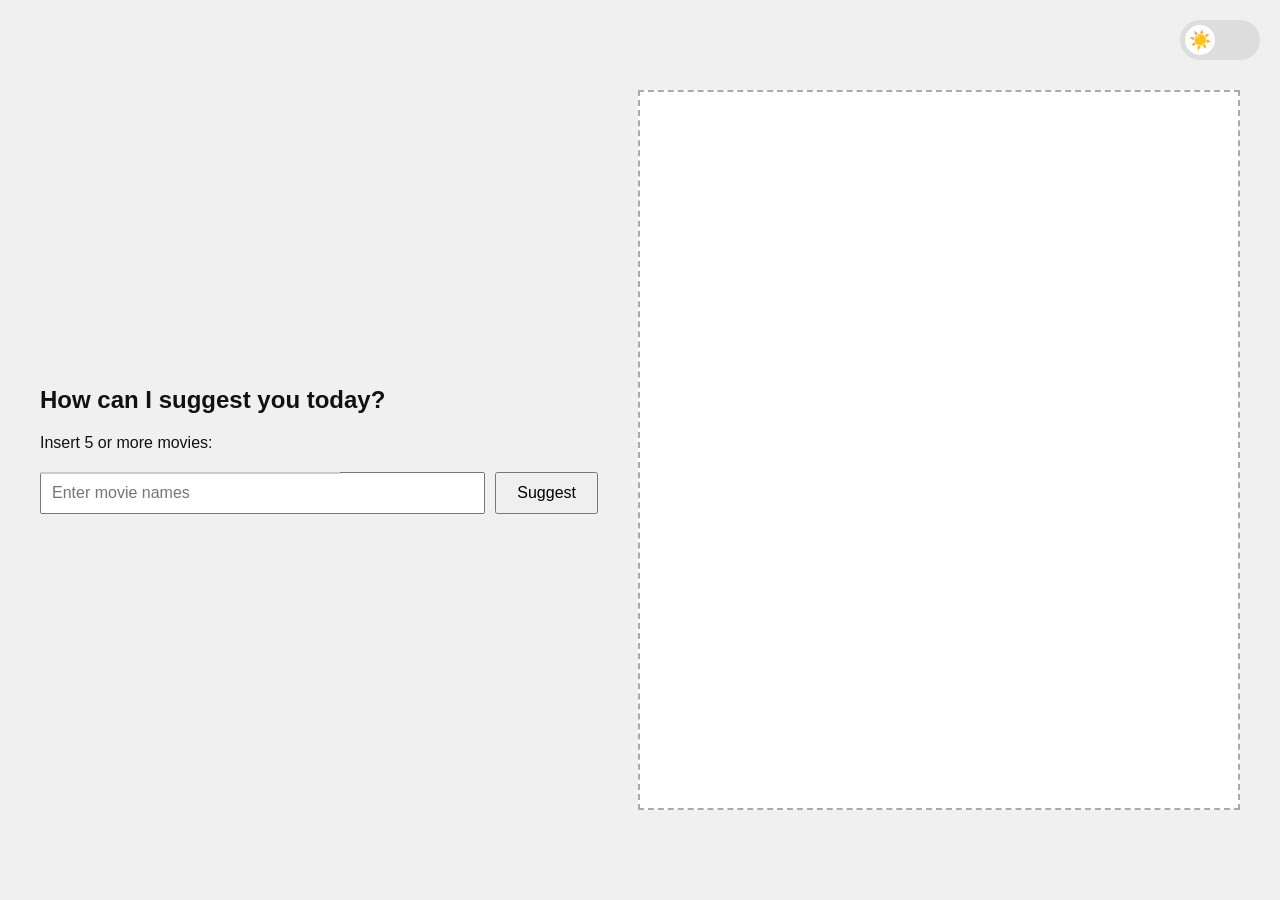
==== app/index.html @ 305d5b91 "Website 1.0" ====
<!DOCTYPE html>
<html lang="it">
<head>
    <meta charset="UTF-8" />
    <meta name="viewport" content="width=device-width, initial-scale=1.0" />
    <title>How can I suggest you today?</title>
    <link rel="stylesheet" href="./style.css" />
</head>
<body>
    <!-- Bottone in alto a destra -->
    <div class="toggle-switch" id="toggleSwitch">
        <div class="icon">☀️</div>
    </div>

    <div class="container">
        <!-- Area sinistra -->
        <div class="left-panel">
            <h2>How can I suggest you today?</h2>
            <p>Insert 5 or more movies:</p>
            <form id="movieForm" autocomplete="off">
                <input type="text" id="movieInput" placeholder="Enter movie names" />
                <button type="submit">Suggest</button>
                <ul id="suggestions" class="suggestions-list"></ul>
            </form>
        </div>

            <!-- Area destra -->
        <div class="suggestion-box" id="suggestionBox">
        <!-- Qui verranno aggiunti gli elementi -->
        </div>
    </div>

    <script src="./script.js"></script>

    <footer></footer>
</body>
</html>
---- app/style.css ----
/* style.css */
* {
    margin: 0;
    padding: 0;
    box-sizing: border-box;
    transition: all 0.3s ease;
}

body {
    font-family: "Segoe UI", sans-serif;
    background-color: #f0f0f0;
    color: #111;
    height: 100vh;
    display: flex;
    justify-content: center;
    align-items: center;
    padding: 20px;
    position: relative;
}

body.dark {
    background-color: #1e1e1e;
    color: #fff;
}

.toggle-switch {
    width: 80px;
    height: 40px;
    background: #ddd;
    border-radius: 50px;
    position: absolute;
    top: 20px;
    right: 20px;
    cursor: pointer;
    padding: 5px;
    display: flex;
    align-items: center;
}

.toggle-switch .icon {
    width: 30px;
    height: 30px;
    background: white;
    border-radius: 60%;
    display: flex;
    align-items: center;
    justify-content: center;
    font-size: 18px;
    position: absolute;
    left: 5px;
    top: 5px;
    transition: all 0.4s ease-in;
}

body.dark .toggle-switch {
    background: #444;
}

body.dark .toggle-switch .icon {
    left: 45px;
    background: #222;
    color: #fdd835;
}

.container {
    display: flex;
    flex-direction: row;
    gap: 40px;
    width: 100%;
    max-width: 1200px;
}

.left-panel {
    flex: 2;
    display: flex;
    flex-direction: column;
    justify-content: center;
    gap: 20px;
}

.left-panel h2 {
    font-size: 24px;
}

.left-panel form {
    display: flex;
    gap: 10px;
}

.left-panel input {
    padding: 10px;
    font-size: 16px;
    flex: 1;
}

.left-panel button {
    padding: 10px 20px;
    font-size: 16px;
    cursor: pointer;
}

.suggestion-box {
    flex: 2;
    height: 80vh;
    overflow-y: auto;
    padding: 20px;
    border: 2px dashed #aaa;
    background-color: #fff;
    color: #000;
}

body.dark .suggestion-box {
    background-color: #333;
    color: #fff;
    border-color: #555;
}

/* ...existing code... */
.suggestions-list {
    position: absolute;
    background: #fff;
    border: 1px solid #ccc;
    width: 300px;
    max-height: 200px;
    overflow-y: auto;
    z-index: 10;
    list-style: none;
}

.suggestions-list li {
    padding: 8px 12px;
    cursor: pointer;
}

.suggestions-list li:hover {
    background: #eee;
}

body.dark .suggestions-list {
    background: #222;
    color: #fff;
    border-color: #555;
}

body.dark .suggestions-list li:hover {
    background: #333;
}
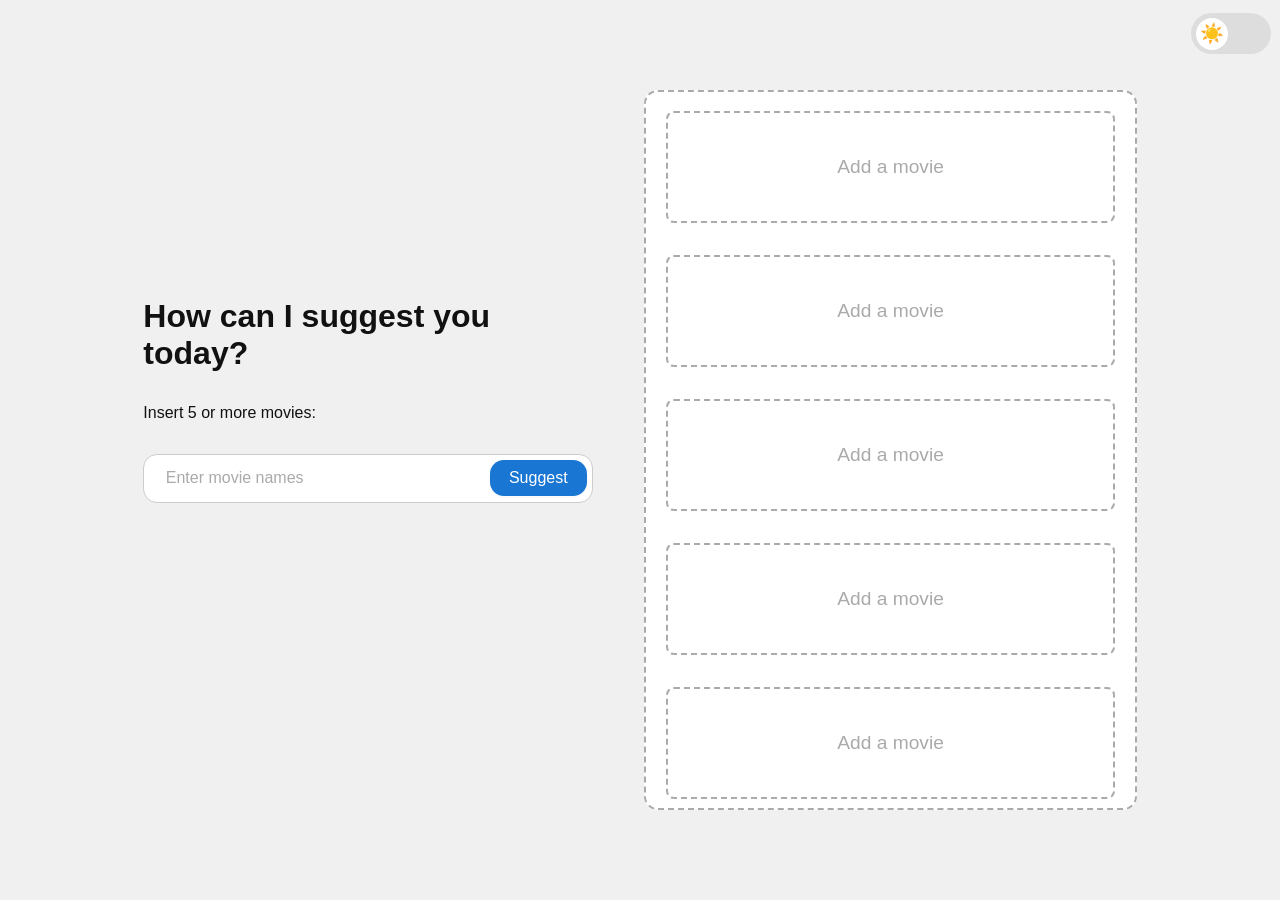
==== commit 5885e70d: "Website 2.0" ====
--- a/app/index.html
+++ b/app/index.html
@@ -18,7 +18,10 @@
             <h2>How can I suggest you today?</h2>
             <p>Insert 5 or more movies:</p>
             <form id="movieForm" autocomplete="off">
-                <input type="text" id="movieInput" placeholder="Enter movie names" />
+                <div class="input-wrapper">
+                    <input type="text" id="movieInput" placeholder=" " required />
+                    <label for="movieInput" class="floating-label">Enter movie names</label>
+                </div>
                 <button type="submit">Suggest</button>
                 <ul id="suggestions" class="suggestions-list"></ul>
             </form>
--- a/app/style.css
+++ b/app/style.css
@@ -6,6 +6,10 @@
     transition: all 0.3s ease;
 }
 
+html {
+    font-size: 16px;
+}
+
 body {
     font-family: "Segoe UI", sans-serif;
     background-color: #f0f0f0;
@@ -14,7 +18,8 @@
     display: flex;
     justify-content: center;
     align-items: center;
-    padding: 20px;
+    min-height: 100vh;
+    padding: 1.5vw;
     position: relative;
 }
 
@@ -24,31 +29,32 @@
 }
 
 .toggle-switch {
-    width: 80px;
-    height: 40px;
+    width: 5rem;
+    height: 2.6rem;
     background: #ddd;
     border-radius: 50px;
     position: absolute;
-    top: 20px;
-    right: 20px;
+    top: 1vw;
+    right: 0.7vw;
     cursor: pointer;
-    padding: 5px;
-    display: flex;
-    align-items: center;
+    padding: 0.3rem;
+    display: flex;
+    align-items: center;
+    z-index: 20;
 }
 
 .toggle-switch .icon {
-    width: 30px;
-    height: 30px;
+    width: 2rem;
+    height: 2rem;
     background: white;
     border-radius: 60%;
     display: flex;
     align-items: center;
     justify-content: center;
-    font-size: 18px;
-    position: absolute;
-    left: 5px;
-    top: 5px;
+    font-size: 1.2rem;
+    position: absolute;
+    left: 0.3rem;
+    top: 0.3rem;
     transition: all 0.4s ease-in;
 }
 
@@ -57,17 +63,29 @@
 }
 
 body.dark .toggle-switch .icon {
-    left: 45px;
+    left: 2.7rem;
     background: #222;
     color: #fdd835;
 }
 
+body.dark .left-panel button {
+    background: #444;
+    color: #fff;
+}
+
+body.dark .left-panel button:hover {
+    background: #888;
+    color: #fff;
+}
+
 .container {
     display: flex;
     flex-direction: row;
-    gap: 40px;
+    gap: 4vw;
     width: 100%;
-    max-width: 1200px;
+    max-width: 80%;
+    margin: 0 auto;
+    min-height: 80vh;
 }
 
 .left-panel {
@@ -75,38 +93,65 @@
     display: flex;
     flex-direction: column;
     justify-content: center;
-    gap: 20px;
+    gap: 2rem;
+    margin-bottom: 10%;
+    min-width: 260px;
 }
 
 .left-panel h2 {
-    font-size: 24px;
+    font-size: 2rem;
 }
 
 .left-panel form {
     display: flex;
-    gap: 10px;
-}
-
-.left-panel input {
-    padding: 10px;
-    font-size: 16px;
-    flex: 1;
+    position: relative;
+    width: 100%;
 }
 
 .left-panel button {
-    padding: 10px 20px;
-    font-size: 16px;
+    position: absolute;
+    right: 0.4rem;
+    top: 50%;
+    transform: translateY(-50%);
+    height: 2.25rem;
+    padding: 0 1.2rem;
+    border: none;                  /* Nessun bordo */
+    background: #1976d2;           /* Sempre riempito */
+    color: #fff;                   /* Testo bianco */
+    font-size: 1rem;
     cursor: pointer;
+    border-radius: 14px;
+    z-index: 2;
+    transition: background 0.2s, color 0.2s;
+    box-shadow: 0 1px 4px rgba(0,0,0,0.04);
+    display: flex;
+    align-items: center;
+}
+
+.left-panel button:hover {
+    background: #1565c0;
+    color: #fff;
 }
 
 .suggestion-box {
     flex: 2;
+    min-width: 260px;
     height: 80vh;
     overflow-y: auto;
-    padding: 20px;
+    padding: 1.2rem;
     border: 2px dashed #aaa;
     background-color: #fff;
     color: #000;
+    border-radius: 14px;
+    position: relative; /* Per il posizionamento assoluto del placeholder */
+}
+
+.suggestion-box > div {
+    margin-bottom: 2rem; 
+}
+
+.suggestion-box > div:last-child {
+    margin-bottom: 0;
 }
 
 body.dark .suggestion-box {
@@ -115,21 +160,31 @@
     border-color: #555;
 }
 
-/* ...existing code... */
 .suggestions-list {
     position: absolute;
+    top: 100%;
+    left: 0;
     background: #fff;
-    border: 1px solid #ccc;
-    width: 300px;
-    max-height: 200px;
+    border-radius: 0 0 1.5rem 1.5rem;
+    width: 100%;
+    max-width: 100%;
+    min-width: 180px;
+    max-height: 16rem;
     overflow-y: auto;
     z-index: 10;
     list-style: none;
+    box-shadow: 0 2px 8px rgba(0,0,0,0.08);
 }
 
 .suggestions-list li {
-    padding: 8px 12px;
+    padding: 0.6rem 1rem;
     cursor: pointer;
+    font-size: 1rem;
+}
+
+.suggestions-list li[style*="background: #bde4ff"] {
+    background: #bde4ff !important;
+    color: #111;
 }
 
 .suggestions-list li:hover {
@@ -144,4 +199,211 @@
 
 body.dark .suggestions-list li:hover {
     background: #333;
+}
+
+.suggestion-box button {
+    background: none;
+    border: none;
+    cursor: pointer;
+    font-size: 1.2rem;
+    color: #888;
+    transition: color 0.2s;
+}
+
+.suggestion-box button:hover {
+    color: #e74c3c;
+}
+
+.input-wrapper {
+    position: relative;
+    width: 100%;
+    flex: 1;
+}
+
+.input-wrapper input {
+    width: 100%;
+    padding: 1.1rem 4rem 0.7rem 1rem;
+    font-size: 1rem;
+    border-radius: 14px;
+    border: 1.5px solid #ccc;
+    outline: none;
+    background: #fff;
+    color: #111;
+    box-sizing: border-box;
+    transition: border 0.2s;
+}
+
+.input-wrapper input:focus {
+    border-color: #1976d2;
+}
+
+.floating-label {
+    position: absolute;
+    left: 1.1rem;
+    top: 50%;
+    transform: translateY(-50%);
+    color: #aaa;
+    font-size: 1rem;
+    pointer-events: none;
+    background: inherit; 
+    transition: 
+        top 0.2s, 
+        font-size 0.2s, 
+        color 0.2s,
+        background 0.2s;
+    padding: 0 0.3rem;
+    z-index: 2;
+}
+
+.input-wrapper input:focus + .floating-label,
+.input-wrapper input:not(:placeholder-shown) + .floating-label {
+    top: 0px;           /* Porta la label esattamente sul bordo */
+    font-size: 0.8rem;
+    color: #1976d2;
+    background: inherit;
+}
+
+/* Tema scuro */
+body.dark .input-wrapper input {
+    background: #222;
+    color: #fff;
+    border-color: #555;
+}
+
+body.dark .input-wrapper input:focus {
+    border-color: #888;
+}
+
+body.dark .floating-label {
+    color: #888;
+    background: inherit;
+}
+
+body.dark .input-wrapper input:focus + .floating-label,
+body.dark .input-wrapper input:not(:placeholder-shown) + .floating-label {
+    color: #fff;
+    background: inherit;
+    top: 0px; 
+}
+
+.input-wrapper.label-floating::before {
+    content: "";
+    position: absolute;
+    left: 1.1rem; 
+    top: 0;
+    height: 1.5px; 
+    width: calc(14ch); 
+    background: #fff; 
+    z-index: 2;
+    transition: width 0.2s;
+    pointer-events: none;
+}
+
+body.dark .input-wrapper.label-floating::before {
+    background: #222; 
+}
+
+.suggestion-item {
+    display: flex;
+    align-items: center;
+    gap: 0.7rem;
+    padding: 0.6rem 1rem;
+    cursor: pointer;
+    font-size: 1rem;
+}
+
+.suggestion-cover {
+    width: 3rem;
+    height: 4rem;
+    object-fit: cover;
+    border-radius: 8px;
+    background: #eee;
+    flex-shrink: 0;
+}
+
+.box-cover {
+    width: 5rem;
+    height: 7rem;
+    object-fit: cover;
+    border-radius: 8px;
+    background: #eee;
+    flex-shrink: 0;
+}
+
+.suggestion-title {
+    flex: 1;
+    white-space: nowrap;
+    overflow: hidden;
+    text-overflow: ellipsis;
+}
+
+.suggestion-placeholder {
+    display: flex;
+    align-items: center;
+    justify-content: center;
+    gap: 0.7rem;
+    min-height: 7rem; 
+    border: 2px dashed #aaa;
+    border-radius: 8px;
+    color: #aaa;
+    font-size: 1.2rem;
+    margin-bottom: 2rem;
+    background: transparent;
+}
+
+body.dark .suggestion-placeholder {
+    border-color: #555;
+    color: #888;
+}
+
+/* Responsive: mobile and tablet */
+@media (max-width: 900px) {
+    .container {
+        flex-direction: column;
+        gap: 2rem;
+        max-width: 98vw;
+        min-height: unset;
+    }
+    .suggestion-box {
+        height: 40vh;
+        min-width: 0;
+    }
+    .left-panel, .suggestion-box {
+        width: 100%;
+        min-width: 0;
+    }
+    .suggestions-list {
+        min-width: 0;
+        width: 100%;
+        font-size: 0.95rem;
+    }
+    .toggle-switch {
+        top: 1vw;
+        right: 1vw;
+    }
+}
+
+@media (max-width: 600px) {
+    html {
+        font-size: 14px;
+    }
+    .container {
+        gap: 1rem;
+        padding: 0;
+    }
+    .suggestion-box {
+        padding: 0.7rem;
+        border-radius: 0.7rem;
+    }
+    .input-wrapper input {
+        padding: 0.8rem 2.5rem 0.5rem 0.7rem;
+        border-radius: 0.7rem;
+    }
+    .floating-label {
+        left: 0.7rem;
+        font-size: 0.95rem;
+    }
+    .input-wrapper.label-floating::before {
+        left: 0.7rem;
+    }
 }
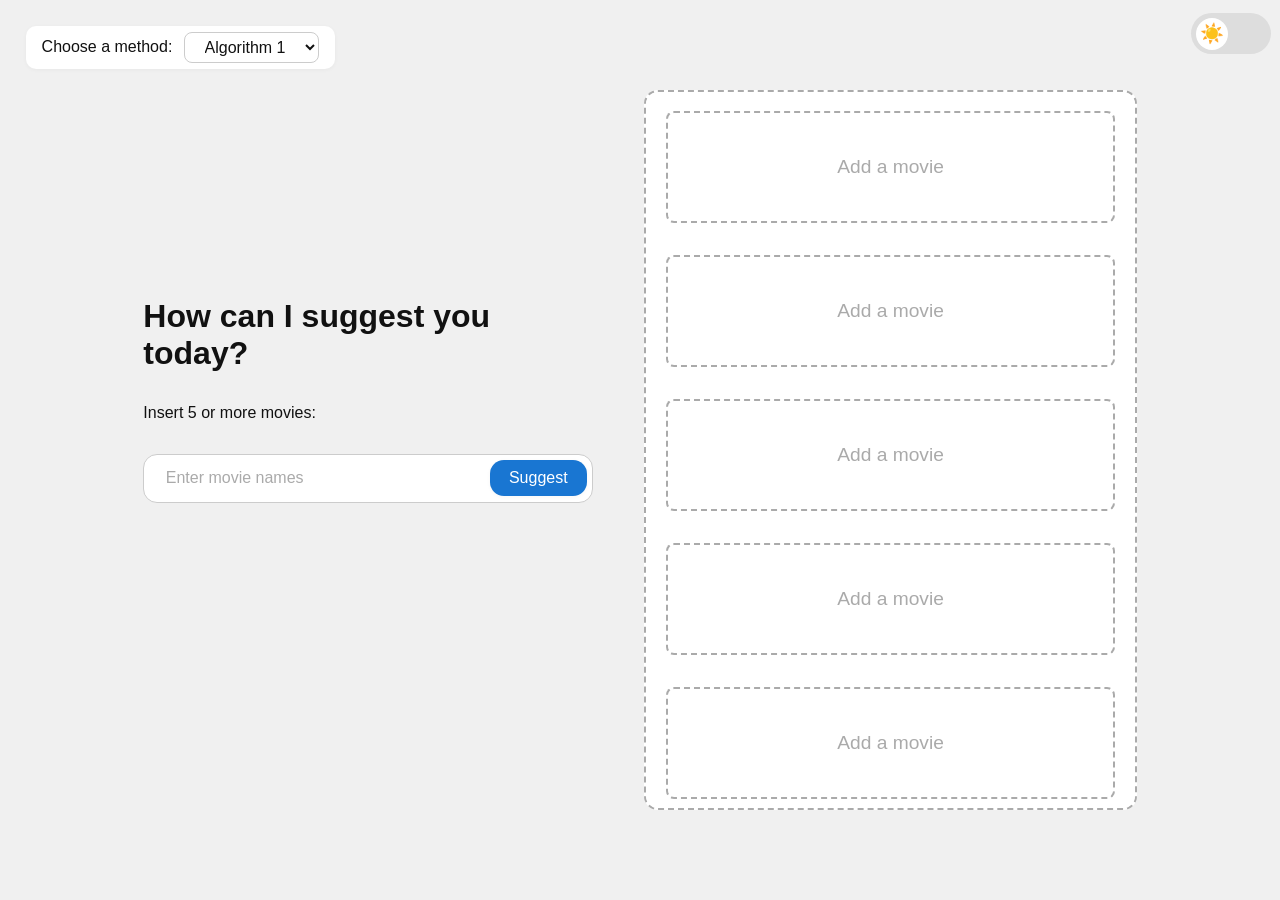
==== commit 4c5d9e0b: "Add an algorithm selector" ====
--- a/app/index.html
+++ b/app/index.html
@@ -7,9 +7,15 @@
     <link rel="stylesheet" href="./style.css" />
 </head>
 <body>
-    <!-- Bottone in alto a destra -->
+    <div class="algo-choice-bar">
+        <label for="algorithm">Choose a method:</label>
+        <select id="algorithm" name="algorithm">
+            <option value="algo1">Algorithm 1</option>
+            <option value="algo2">Algorithm 2</option>
+        </select>
+    </div>
     <div class="toggle-switch" id="toggleSwitch">
-        <div class="icon">☀️</div>
+        <span class="icon">☀️</span>
     </div>
 
     <div class="container">
@@ -19,12 +25,15 @@
             <p>Insert 5 or more movies:</p>
             <form id="movieForm" autocomplete="off">
                 <div class="input-wrapper">
-                    <input type="text" id="movieInput" placeholder=" " required />
+                    <input type="text" id="movieInput" placeholder=" " />
                     <label for="movieInput" class="floating-label">Enter movie names</label>
                 </div>
                 <button type="submit">Suggest</button>
                 <ul id="suggestions" class="suggestions-list"></ul>
             </form>
+            <div id="minAlert" class="min-alert" style="display:none;">
+                Please add at least 5 movies to continue.
+            </div>
         </div>
 
             <!-- Area destra -->
--- a/app/style.css
+++ b/app/style.css
@@ -28,6 +28,11 @@
     color: #fff;
 }
 
+html.dark-preload body {
+    background-color: #1e1e1e !important;
+    color: #fff !important;
+}
+
 .toggle-switch {
     width: 5rem;
     height: 2.6rem;
@@ -86,6 +91,7 @@
     max-width: 80%;
     margin: 0 auto;
     min-height: 80vh;
+    height: 80vh;
 }
 
 .left-panel {
@@ -136,14 +142,20 @@
 .suggestion-box {
     flex: 2;
     min-width: 260px;
-    height: 80vh;
+    height: 100%; /* cambia da 80vh a 100% */
     overflow-y: auto;
     padding: 1.2rem;
     border: 2px dashed #aaa;
     background-color: #fff;
     color: #000;
     border-radius: 14px;
-    position: relative; /* Per il posizionamento assoluto del placeholder */
+    position: relative;
+    display: flex;
+    flex-direction: column;
+}
+
+.suggestion-box h2 {
+    margin-bottom: 2.5rem; /* Puoi aumentare o diminuire a piacere */
 }
 
 .suggestion-box > div {
@@ -330,6 +342,15 @@
     flex-shrink: 0;
 }
 
+.results-cover {
+    width: 3.5rem;
+    height: 5rem;
+    object-fit: cover;
+    border-radius: 8px;
+    background: #eee;
+    flex-shrink: 0;
+}
+
 .suggestion-title {
     flex: 1;
     white-space: nowrap;
@@ -354,6 +375,207 @@
 body.dark .suggestion-placeholder {
     border-color: #555;
     color: #888;
+}
+
+.min-alert {
+    color: #fff;
+    background: #e74c3c;
+    padding: 0.7rem 1.2rem;
+    border-radius: 8px;
+    margin-bottom: 1rem;
+    text-align: center;
+    font-size: 1.1rem;
+    font-weight: 500;
+    box-shadow: 0 2px 8px rgba(0,0,0,0.07);
+}
+
+.movie-popup {
+    position: fixed;
+    width: 480px;
+    max-width: 95vw;
+    min-height: 160px;
+    background: #fff;
+    color: #111;
+    border-radius: 18px;
+    box-shadow: 0 8px 32px rgba(0,0,0,0.18);
+    padding: 2rem 2.2rem;
+    z-index: 1000;
+    display: flex;
+    flex-direction: row;
+    align-items: center;
+    pointer-events: none;
+    font-size: 1.15rem;
+}
+
+.movie-popup .popup-cover {
+    width: 110px;
+    height: 150px;
+    object-fit: cover;
+    border-radius: 10px;
+    margin-right: 2rem;
+    flex-shrink: 0;
+    background: #eee;
+}
+
+.movie-popup .popup-info {
+    display: flex;
+    flex-direction: column;
+    justify-content: center;
+    flex: 1;
+}
+
+.movie-popup .popup-title {
+    font-size: 1.35rem;
+    font-weight: bold;
+    margin-bottom: 1rem;
+    text-align: left;
+}
+
+.movie-popup .popup-desc {
+    font-size: 1.08rem;
+    color: #444;
+    text-align: left;
+    line-height: 1.5;
+}
+
+body.dark .movie-popup {
+    background: #222;
+    color: #fff;
+    box-shadow: 0 8px 32px rgba(0,0,0,0.38);
+}
+
+body.dark .movie-popup .popup-desc {
+    color: #bbb;
+}
+
+.suggestion-box .back-btn {
+    background: #1976d2;
+    color: #fff;
+    border: none;
+    border-radius: 8px;
+    padding: 0.5rem 1.2rem;
+    font-size: 1rem;
+    cursor: pointer;
+    margin-bottom: 1.2rem;
+    transition: background 0.2s;
+}
+
+.suggestion-box .back-btn:hover {
+    background: #1565c0 !important;
+    color: #fff !important;
+}
+
+body.dark .suggestion-box .back-btn {
+    background: #444 !important;
+    color: #fff !important;
+}
+
+body.dark .suggestion-box .back-btn:hover {
+    background: #888 !important;
+    color: #fff !important;
+}
+
+.top-bar {
+    position: absolute;
+    top: 1vw;
+    right: 1vw;
+    display: flex;
+    align-items: center;
+    gap: 1rem; /* ridotto per evitare che si allarghi troppo */
+    z-index: 30;
+}
+
+.algo-choice {
+    display: flex;
+    align-items: center;
+    gap: 0.5rem;
+    background: #fff;
+    border-radius: 10px;
+    padding: 0.2rem 0.7rem;
+    box-shadow: 0 1px 4px rgba(0,0,0,0.04);
+    min-width: 0;
+    max-width: 220px;
+}
+
+body.dark .algo-choice {
+    background: #222;
+    color: #fff;
+}
+
+.algo-choice label {
+    font-size: 1rem;
+    font-weight: 500;
+    color: #1976d2;
+    white-space: nowrap;
+}
+
+body.dark .algo-choice label {
+    color: #fdd835;
+}
+
+.algo-choice select {
+    padding: 0.2rem 0.7rem;
+    border-radius: 8px;
+    border: 1.5px solid #ccc;
+    font-size: 1rem;
+    outline: none;
+    background: #fff;
+    color: #111;
+    transition: border 0.2s;
+    min-width: 90px;
+    max-width: 120px;
+}
+
+body.dark .algo-choice select {
+    background: #222;
+    color: #fff;
+    border-color: #555;
+}
+
+.algo-choice-bar {
+    position: absolute;
+    top: 2vw;
+    left: 2vw;
+    display: flex;
+    align-items: center;
+    gap: 0.7rem;
+    background: #fff;
+    border-radius: 10px;
+    padding: 0.4rem 1rem;
+    box-shadow: 0 1px 4px rgba(0,0,0,0.04);
+    z-index: 30;
+}
+
+body.dark .algo-choice-bar {
+    background: #222;
+    color: #fff;
+}
+
+.algo-choice-bar label {
+    font-size: 1rem;
+    font-weight: 500;
+    color: #111;
+}
+
+body.dark .algo-choice-bar label {
+    color: #fff;
+}
+
+.algo-choice-bar select {
+    padding: 0.3rem 1rem;
+    border-radius: 8px;
+    border: 1.5px solid #ccc;
+    font-size: 1rem;
+    outline: none;
+    background: #fff;
+    color: #111;
+    transition: border 0.2s;
+}
+
+body.dark .algo-choice-bar select {
+    background: #222;
+    color: #fff;
+    border-color: #555;
 }
 
 /* Responsive: mobile and tablet */
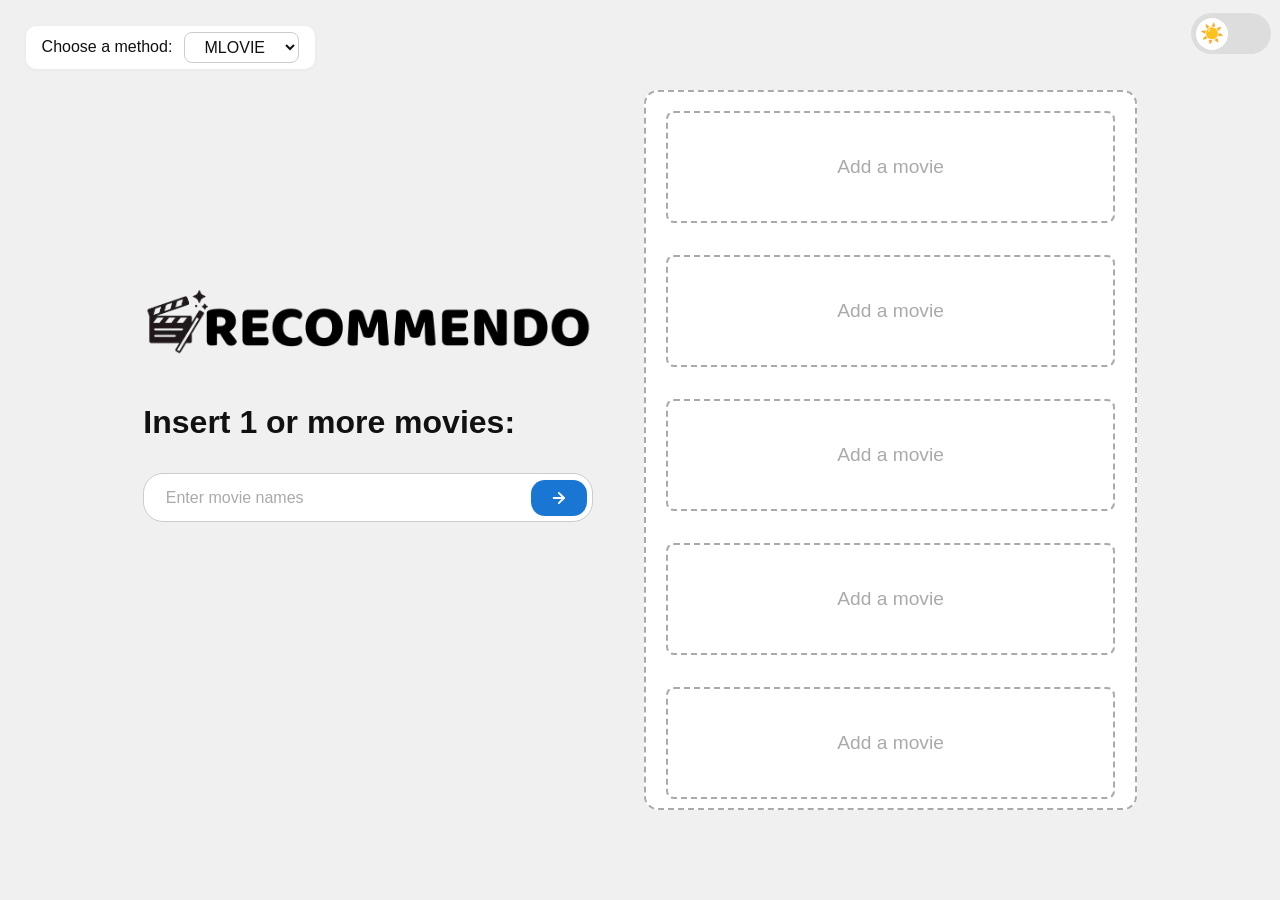
==== commit 56b67d78: "Version 3.0" ====
--- a/app/index.html
+++ b/app/index.html
@@ -3,15 +3,16 @@
 <head>
     <meta charset="UTF-8" />
     <meta name="viewport" content="width=device-width, initial-scale=1.0" />
-    <title>How can I suggest you today?</title>
+    <title>Recommendo</title>
+    <link rel="icon" type="image/x-icon" href="/app/chak.png">
     <link rel="stylesheet" href="./style.css" />
 </head>
 <body>
     <div class="algo-choice-bar">
         <label for="algorithm">Choose a method:</label>
         <select id="algorithm" name="algorithm">
-            <option value="algo1">Algorithm 1</option>
-            <option value="algo2">Algorithm 2</option>
+            <option value="MLOVIE">MLOVIE</option>
+            <option value="KNN">KNN</option>
         </select>
     </div>
     <div class="toggle-switch" id="toggleSwitch">
@@ -21,18 +22,23 @@
     <div class="container">
         <!-- Area sinistra -->
         <div class="left-panel">
-            <h2>How can I suggest you today?</h2>
-            <p>Insert 5 or more movies:</p>
+            <img id="logo-img" src="Recommendo_lighttheme-removebg-preview.png" alt="Logo" />
+            <h3>Insert 1 or more movies:</h3>
             <form id="movieForm" autocomplete="off">
                 <div class="input-wrapper">
                     <input type="text" id="movieInput" placeholder=" " />
                     <label for="movieInput" class="floating-label">Enter movie names</label>
                 </div>
-                <button type="submit">Suggest</button>
+                <button type="submit" class="arrow-btn" title="Suggest">
+                    <svg width="28" height="28" viewBox="0 0 24 24" fill="none" stroke="#fff" stroke-width="2.5" stroke-linecap="round" stroke-linejoin="round">
+                        <line x1="5" y1="12" x2="19" y2="12"/>
+                        <polyline points="12 5 19 12 12 19"/>
+                    </svg>
+                </button>
                 <ul id="suggestions" class="suggestions-list"></ul>
             </form>
             <div id="minAlert" class="min-alert" style="display:none;">
-                Please add at least 5 movies to continue.
+                Please add a movie (max 10): 
             </div>
         </div>
 
--- a/app/style.css
+++ b/app/style.css
@@ -104,7 +104,7 @@
     min-width: 260px;
 }
 
-.left-panel h2 {
+.left-panel h3 {
     font-size: 2rem;
 }
 
@@ -236,7 +236,7 @@
     width: 100%;
     padding: 1.1rem 4rem 0.7rem 1rem;
     font-size: 1rem;
-    border-radius: 14px;
+    border-radius: 20px;
     border: 1.5px solid #ccc;
     outline: none;
     background: #fff;
@@ -343,12 +343,22 @@
 }
 
 .results-cover {
-    width: 3.5rem;
-    height: 5rem;
+    width: 6rem;
+    height: 9rem;
     object-fit: cover;
-    border-radius: 8px;
+    border-radius: 12px;
     background: #eee;
     flex-shrink: 0;
+}
+
+.suggestion-movie span {
+    font-size: 1.2rem;
+    font-weight: bold;
+    color: #1976d2;
+}
+
+body.dark .suggestion-movie span {
+    color: #fff;
 }
 
 .suggestion-title {
@@ -391,20 +401,24 @@
 
 .movie-popup {
     position: fixed;
-    width: 480px;
-    max-width: 95vw;
-    min-height: 160px;
+    display: flex;
+    flex-direction: row;
+    align-items: flex-start;
     background: #fff;
     color: #111;
     border-radius: 18px;
     box-shadow: 0 8px 32px rgba(0,0,0,0.18);
-    padding: 2rem 2.2rem;
+    padding: 1.2rem 1.5rem;
     z-index: 1000;
-    display: flex;
-    flex-direction: row;
-    align-items: center;
     pointer-events: none;
     font-size: 1.15rem;
+    min-width: 10rem;
+    max-width: 40rem;
+    min-height: 10rem;
+    overflow-y: hidden;
+    overflow-x: auto;
+    gap: 1.5rem;
+    animation: fadeIn 0.18s;
 }
 
 .movie-popup .popup-cover {
@@ -438,6 +452,26 @@
     line-height: 1.5;
 }
 
+.movie-popup .popup-meta {
+    font-size: 1.05rem;
+    color: #1976d2;
+    margin-bottom: 0.7rem;
+    margin-top: -0.5rem;
+    font-weight: 500;
+    text-align: left;
+    letter-spacing: 0.01em;
+}
+
+.movie-popup .popup-genre {
+    font-size: 1.05rem;
+    color: #1976d2;
+    margin-bottom: 0.7rem;
+    margin-top: -0.2rem;
+    font-weight: 500;
+    text-align: left;
+    letter-spacing: 0.01em;
+}
+
 body.dark .movie-popup {
     background: #222;
     color: #fff;
@@ -446,6 +480,14 @@
 
 body.dark .movie-popup .popup-desc {
     color: #bbb;
+}
+
+body.dark .movie-popup .popup-meta {
+    color: #fdd835;
+}
+
+body.dark .movie-popup .popup-genre {
+    color: #fdd835;
 }
 
 .suggestion-box .back-btn {
@@ -578,6 +620,31 @@
     border-color: #555;
 }
 
+.arrow-btn {
+    height: 4rem;
+    width: 3.5rem;
+    padding: 0;
+    border: none;
+    background: #1976d2;
+    color: #fff;
+    border-radius: 20px;      /* Bottone completamente rotondo */
+    margin-left: 0.5rem;
+    display: flex;
+    align-items: center;
+    justify-content: center;
+    cursor: pointer;
+    box-shadow: 0 1px 4px rgba(0,0,0,0.04);
+    transition: background 0.2s, color 0.2s;
+}
+
+.arrow-btn:hover {
+    background: #1565c0;
+}
+
+.arrow-btn svg {
+    display: block;
+}
+
 /* Responsive: mobile and tablet */
 @media (max-width: 900px) {
     .container {
